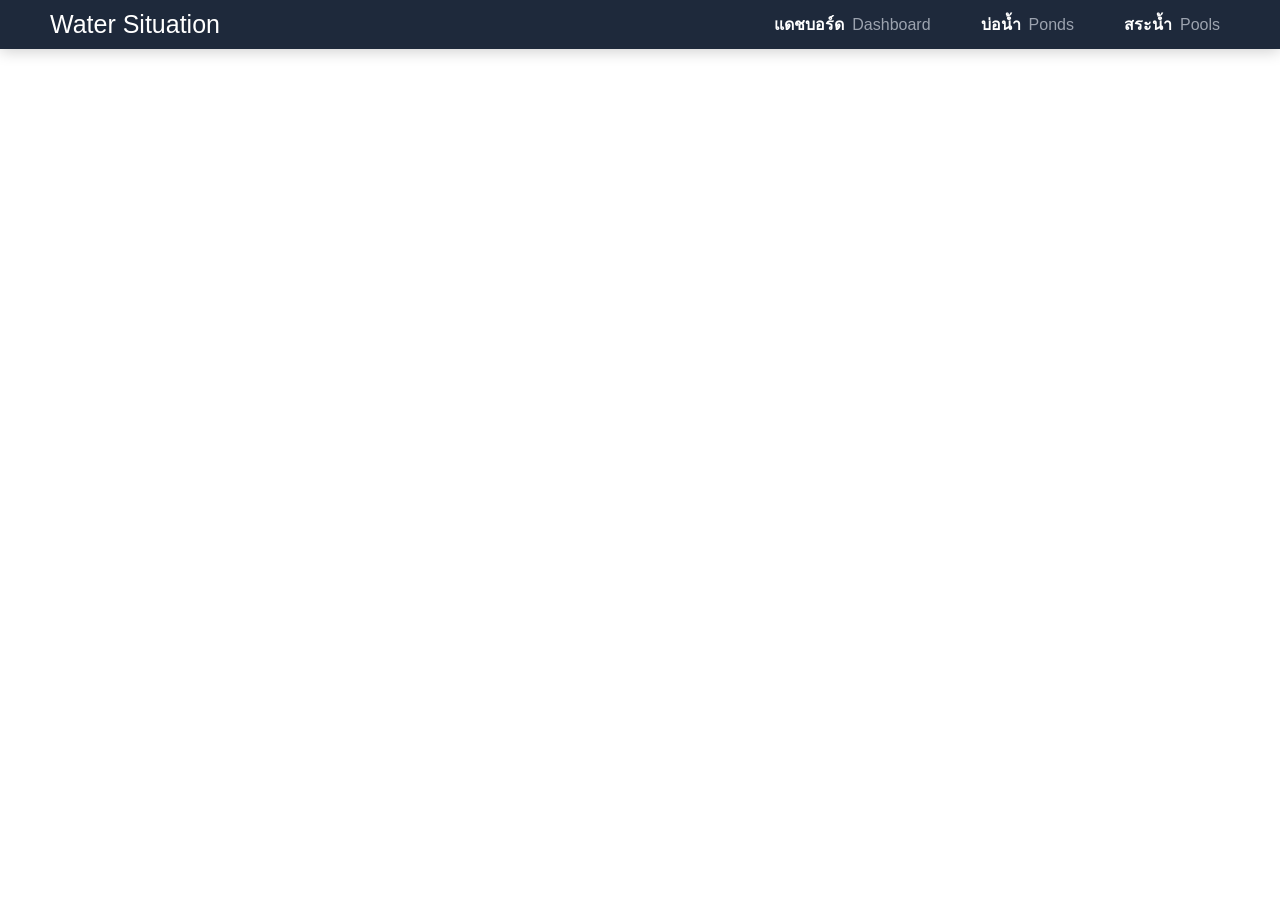
==== index.html @ 2e06fae8 "first commit" ====
<!DOCTYPE html>
<html lang="en">
<head>
    <meta charset="UTF-8">
    <meta name="viewport" content="width=device-width, initial-scale=1.0">
    <title>Water Situation</title>
    <link rel="stylesheet" href="style.css">
</head>
<body>
    <header class="Nav">
        <div class="Div-nav">
            
            <div class="Name-Logo">
                <p href>Water Situation</p>
            </div>

            <div class="Nav-content">

                <a href="index.html" class="nav-btn">
                    <span class="text-th">แดชบอร์ด</span>
                    <span class="text-en"> Dashboard</span>
                </a>

                <a href="Ponds.html" class="nav-btn">
                    <span class="text-th" >บ่อน้ำ</span>
                    <span class="text-en"> Ponds</span>
                </a>

                <a href="Pools.html" class="nav-btn">
                    <span class="text-th" >สระน้ำ</span>
                    <span class="text-en"> Pools</span>
                </a>
            </div>

        </div>
    </header>


</main>
</body>
</html>
---- style.css ----
body {
font-family: -apple-system, BlinkMacSystemFont, 'Segoe UI', 'Inter', 'Helvetica Neue', Arial, sans-serif;
  background: var(--slate-50); color: var(--slate-800);
  -webkit-font-smoothing: antialiased;
}

.Nav {
  box-shadow: 0 2px 16px rgba(0,0,0,0.2);
    position: fixed; top: 0; left: 0; right: 0; z-index: 50;
    background-color: #1e293b;
    box-shadow: 0 2px 16px rgba(0,0,0,0.2);

}

.Div-nav {
    max-width: 1200px;
    margin: 0 auto;
    padding-left: 20px;
    padding-right: 20px;
    display: flex;
    align-items: center;    
    justify-content: space-between;
    height: 100%;
}

.Nav-content {
    gap: 18px;
    display: flex;
    max-width: 1200px;
    height: 100%;


}

 .nav-btn {
    display: flex;
    align-items: center;
    text-decoration: none;
    padding: 4px 12px;
    color: white;
    border-radius: 8px;
    transition: background-color 0.3s;
}

.nav-btn:hover {
    background-color: #374151;
}

.nav-btn .text-th {
    color: #ffffff;
    font-weight: 600;
}

.nav-btn .text-en {
    color: #9ca3af;
    font-weight: 0.85em;
    margin: 8px;
}



.Name-Logo p {
    margin: 10px;
    font-size: 25px;
    color: white;
}

.body {
    background-color: #1e293b;
}





/* กำหนดกรอบหลักของเนื้อหา */
.main-container {
    margin-top: 80px; /* เว้นระยะไม่ให้ Header ที่เป็น fixed ทับเนื้อหา (ปรับตัวเลขตามความสูง Header จริง) */
    max-width: 1200px; /* จำกัดความกว้างไม่ให้ยืดเต็มจอเกินไป */
    margin-left: auto;
    margin-right: auto;
    padding: 20px;
}

/* ส่วนที่ 1: หัวข้อเพจ (จัดซ้าย-ขวา) */
.page-header {
    display: flex;
    justify-content: space-between;
    align-items: flex-start;
    margin-bottom: 24px;
}

/* ส่วนที่ 2: การ์ดสรุปตัวเลข (ใช้ Grid แบ่ง 4 คอลัมน์) */
.summary-cards {
    display: grid;
    grid-template-columns: repeat(4, 1fr); /* แบ่งเป็น 4 คอลัมน์เท่าๆ กัน */
    gap: 20px; /* ระยะห่างระหว่างการ์ด */
    margin-bottom: 32px;
}

/* ดีไซน์พื้นฐานของกล่องการ์ด */
.card, .water-card, .alert-list-card {
    background-color: white;
    border-radius: 12px;
    padding: 24px;
    box-shadow: 0 4px 6px rgba(0, 0, 0, 0.05); /* เงาบางๆ ให้ดูมีมิติ */
    border: 1px solid #f0f0f0; /* เส้นขอบจางๆ */
}

/* ส่วนที่ 3: โครงสร้างเนื้อหาซ้ายขวา */
.content-grid {
    display: grid;
    grid-template-columns: 2fr 1fr; /* ให้คอลัมน์ซ้ายกว้างเป็น 2 เท่าของคอลัมน์ขวา */
    gap: 24px;
}

/* ระยะห่างของกล่องน้ำในคอลัมน์ซ้าย */
.water-card {
    margin-bottom: 20px;
}
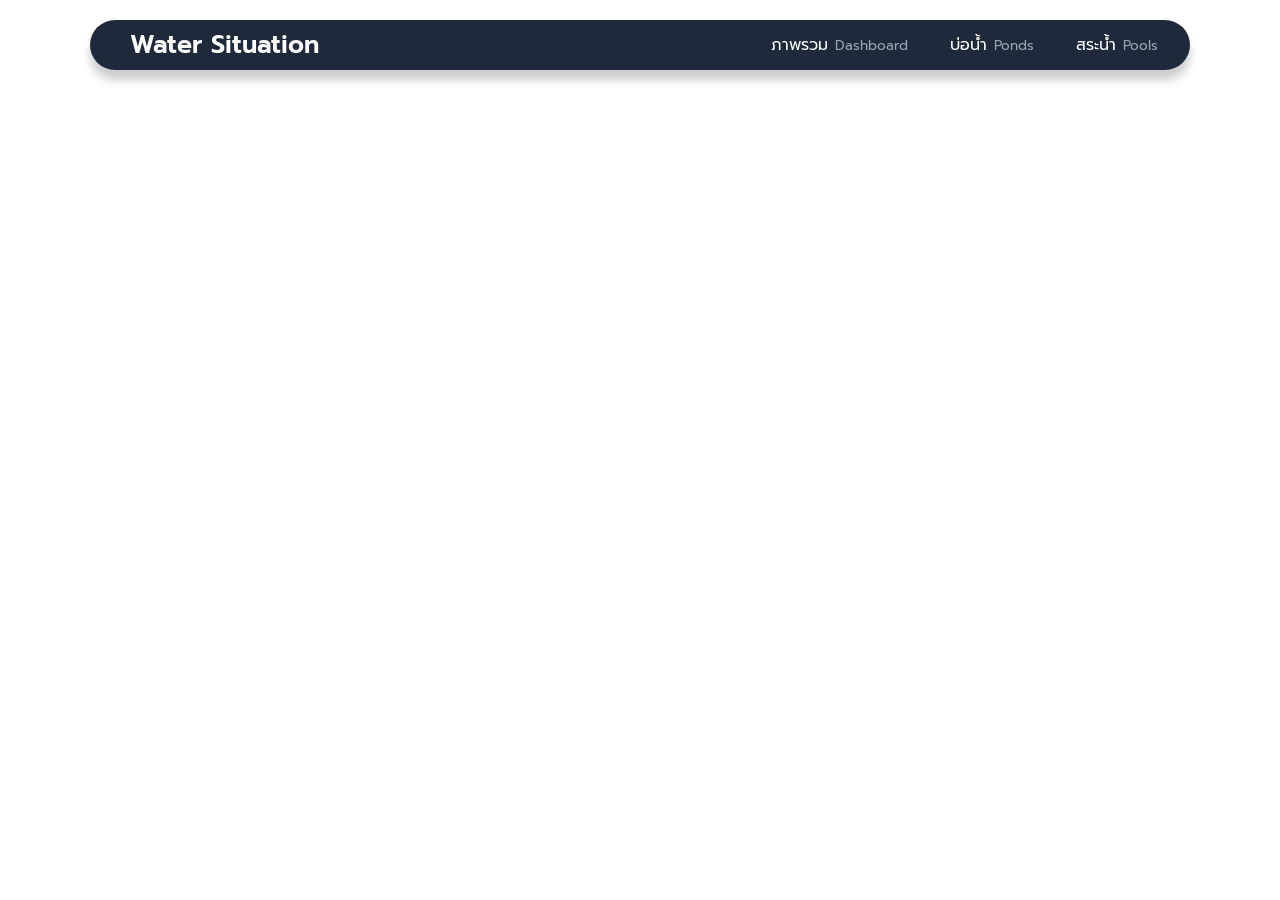
==== commit 87305679: "pools almost done ja by pun" ====
--- a/index.html
+++ b/index.html
@@ -17,7 +17,7 @@
             <div class="Nav-content">
 
                 <a href="index.html" class="nav-btn">
-                    <span class="text-th">แดชบอร์ด</span>
+                    <span class="text-th">ภาพรวม</span>
                     <span class="text-en"> Dashboard</span>
                 </a>
 
--- a/style.css
+++ b/style.css
@@ -1,120 +1,286 @@
+@import url("https://fonts.googleapis.com/css2?family=Prompt:wght@400;500;600;700&display=swap");
+
 body {
-font-family: -apple-system, BlinkMacSystemFont, 'Segoe UI', 'Inter', 'Helvetica Neue', Arial, sans-serif;
-  background: var(--slate-50); color: var(--slate-800);
+  font-family:
+    "Prompt",
+    -apple-system,
+    BlinkMacSystemFont,
+    "Segoe UI",
+    "Inter",
+    "Helvetica Neue",
+    Arial,
+    sans-serif;
+  background: var(--slate-50);
+  color: var(--slate-800);
   -webkit-font-smoothing: antialiased;
-}
-
+  margin: 20px;
+}
+
+/* nav bar*/
 .Nav {
-  box-shadow: 0 2px 16px rgba(0,0,0,0.2);
-    position: fixed; top: 0; left: 0; right: 0; z-index: 50;
-    background-color: #1e293b;
-    box-shadow: 0 2px 16px rgba(0,0,0,0.2);
-
-}
-
+  box-shadow: 0 10px 10px rgba(0, 0, 0, 0.2);
+  position: sticky;
+  background-color: #1e293b;
+  border-radius: 40px;
+  max-height: max-content;
+  max-width: 1100px;
+  margin: auto;
+}
+
+/* กลุ่มข้างใน nav bar*/
 .Div-nav {
-    max-width: 1200px;
-    margin: 0 auto;
-    padding-left: 20px;
-    padding-right: 20px;
-    display: flex;
-    align-items: center;    
-    justify-content: space-between;
-    height: 100%;
-}
-
+  padding-left: 20px;
+  padding-right: 20px;
+  display: flex;
+  align-items: center;
+  justify-content: space-between;
+  height: 50px;
+}
+
+/* โลโก้ซ้ายบน */
+.Name-Logo p {
+  margin: 20px;
+  font-size: 25px;
+  color: white;
+  font-weight: 600;
+}
+
+/* content ที่อยู่ใน navbar */
 .Nav-content {
-    gap: 18px;
-    display: flex;
-    max-width: 1200px;
-    height: 100%;
-
-
-}
-
- .nav-btn {
-    display: flex;
-    align-items: center;
-    text-decoration: none;
-    padding: 4px 12px;
-    color: white;
-    border-radius: 8px;
-    transition: background-color 0.3s;
-}
-
+  gap: 18px;
+  display: flex;
+  max-width: 1200px;
+  height: 100%;
+}
+
+/* ตัวอักษร content ที่อยู่ใน navbar */
+.nav-btn {
+  display: flex;
+  align-items: center;
+  text-decoration: none;
+  padding: 4px 12px;
+  color: white;
+  border-radius: 8px;
+  transition: background-color 0.3s;
+  gap: 7px;
+}
+
+/* เวลา hover บน content ที่อยู่ใน navbar */
 .nav-btn:hover {
-    background-color: #374151;
-}
-
+  background-color: #374151;
+  border-radius: 200px;
+  height: 20px;
+  width: max-content;
+  margin: auto;
+}
+
+/* ตัวอักษรภาษาไทยของ content ที่อยู่ใน navbar */
 .nav-btn .text-th {
-    color: #ffffff;
-    font-weight: 600;
-}
-
+  color: #ffffff;
+  font-weight: 400;
+  font-family: "Prompt", sans-serif;
+}
+
+/* ตัวอักษรภาษาอังกฤษของ content ที่อยู่ใน navbar */
 .nav-btn .text-en {
-    color: #9ca3af;
-    font-weight: 0.85em;
-    margin: 8px;
-}
-
-
-
-.Name-Logo p {
-    margin: 10px;
-    font-size: 25px;
-    color: white;
+  color: #9ca3af;
+  font-weight: 0.85em;
+  font-size: 0.85em;
+  font-family: "Prompt", sans-serif;
 }
 
 .body {
-    background-color: #1e293b;
-}
-
-
-
-
+  background-color: #1e293b;
+}
 
 /* กำหนดกรอบหลักของเนื้อหา */
-.main-container {
-    margin-top: 80px; /* เว้นระยะไม่ให้ Header ที่เป็น fixed ทับเนื้อหา (ปรับตัวเลขตามความสูง Header จริง) */
-    max-width: 1200px; /* จำกัดความกว้างไม่ให้ยืดเต็มจอเกินไป */
-    margin-left: auto;
-    margin-right: auto;
-    padding: 20px;
-}
-
-/* ส่วนที่ 1: หัวข้อเพจ (จัดซ้าย-ขวา) */
-.page-header {
-    display: flex;
-    justify-content: space-between;
-    align-items: flex-start;
-    margin-bottom: 24px;
-}
-
-/* ส่วนที่ 2: การ์ดสรุปตัวเลข (ใช้ Grid แบ่ง 4 คอลัมน์) */
-.summary-cards {
-    display: grid;
-    grid-template-columns: repeat(4, 1fr); /* แบ่งเป็น 4 คอลัมน์เท่าๆ กัน */
-    gap: 20px; /* ระยะห่างระหว่างการ์ด */
-    margin-bottom: 32px;
+.main-content {
+  margin-left: 40px;
+  margin-right: 40px;
+  margin-top: 40px;
+  margin-bottom: 40px;
+  padding: auto;
+}
+
+/* หัวข้อใหญ่ */
+.page-header,
+.content-body {
+  justify-content: space-between;
+  align-items: flex-start;
+}
+
+.page-header h1 {
+  font-size: 42px;
+  font-weight: 600;
+  margin: 0;
+}
+
+/* หัวข้อรอง*/
+.header-description,
+.header-description p {
+  font-size: 16px;
+  color: #6b7280;
+  margin: 0;
+  padding-bottom: 20px;
 }
 
 /* ดีไซน์พื้นฐานของกล่องการ์ด */
-.card, .water-card, .alert-list-card {
-    background-color: white;
-    border-radius: 12px;
-    padding: 24px;
-    box-shadow: 0 4px 6px rgba(0, 0, 0, 0.05); /* เงาบางๆ ให้ดูมีมิติ */
-    border: 1px solid #f0f0f0; /* เส้นขอบจางๆ */
-}
-
-/* ส่วนที่ 3: โครงสร้างเนื้อหาซ้ายขวา */
+.card {
+  background-color: white;
+  border-radius: 12px;
+  padding: 24px;
+  box-shadow: 0 4px 6px rgba(0, 0, 0, 0.05);
+  border: 1px solid #f0f0f0;
+  max-width: max-content;
+  max-height: max-content;
+}
+
+/* โครงสร้าง card */
 .content-grid {
-    display: grid;
-    grid-template-columns: 2fr 1fr; /* ให้คอลัมน์ซ้ายกว้างเป็น 2 เท่าของคอลัมน์ขวา */
-    gap: 24px;
-}
-
-/* ระยะห่างของกล่องน้ำในคอลัมน์ซ้าย */
-.water-card {
-    margin-bottom: 20px;
-}+  display: grid;
+  grid-template-columns: repeat(4, 1fr);
+  gap: 24px;
+}
+
+/* Custom Page Pools */
+.card-pools {
+  background-color: rgb(253, 253, 253);
+  border-radius: 12px;
+  padding: 20px 20px 20px 25px;
+  box-shadow: 0 7px 7px rgba(0, 0, 0, 0.2);
+  border: 1px solid #f0f0f0;
+  width: 320px;
+  height: 100px;
+}
+
+.card-pools h4 {
+  color: #858a91;
+  font-size: 12px;
+  font-weight: 200;
+  margin: 0;
+}
+
+.card-pools h3 {
+  margin: 0px;
+  font-size: 40px;
+  font-weight: 600;
+}
+
+.card-pools p {
+  margin: 0 0 0 10px;
+  display: inline-block;
+  font-size: 12px;
+  color: #858a91;
+}
+
+.content-body {
+  margin: 60px 0;
+}
+
+.content-body h2 {
+  font-size: 23px;
+  font-weight: 500;
+  margin: 0;
+}
+
+.content-body p {
+  font-size: 14px;
+  color: #989eaa;
+  margin: 0;
+  padding-top: 5px;
+  padding-bottom: 30px;
+}
+
+.content-grid-pools {
+  display: grid;
+  grid-template-columns: repeat(3, 1fr);
+  gap: 24px;
+}
+
+.card-body-pools {
+  background-color: rgb(253, 253, 253);
+  border-radius: 12px;
+  padding: 15px 15px 15px 25px;
+  box-shadow: 0 7px 7px rgba(0, 0, 0, 0.2);
+  border: 1px solid #f0f0f0;
+}
+
+.card-body-pools h4 {
+  color: #000000;
+  font-size: 17px;
+  font-weight: 500;
+  margin: 0;
+}
+
+.card-body-pools:hover {
+  border-top: 3px solid #1e293b;
+  box-shadow: 0 10px 10px rgba(0, 0, 0, 0.2);
+}
+
+.card-text-description {
+  color: #858a91;
+  font-size: 12px;
+  font-weight: 200;
+  margin: 0;
+}
+
+.card-body-unit {
+  display: grid;
+  grid-template-columns: repeat(2, 1fr);
+  display: inline-block;
+}
+
+.card-body-unit h3,
+.card-body-unit p {
+  display: inline-block;
+}
+
+.card-body-unit p {
+  padding: 0px;
+}
+
+.card-body-unit h3 {
+  font-size: 12px;
+  font-weight: 200;
+  margin: 0;
+}
+
+.card-body-unit h3 {
+  font-size: 30px;
+  font-weight: 600;
+  margin: 0;
+}
+
+progress {
+  width: 100%;
+  height: 12px;
+  border-radius: 999px;
+}
+
+progress::-webkit-progress-bar {
+  background: #e5e7eb;
+  border-radius: 999px;
+}
+
+progress::-webkit-progress-value {
+  background: linear-gradient(90deg, #c0c1cf, #1e293b);
+  border-radius: 999px;
+}
+
+.card-body-footer {
+  display: grid;
+  grid-template-columns: repeat(2, 1fr);
+  align-items: center;
+  justify-content: space-between;
+}
+
+.card-body-footer p {
+  padding: 0px;
+  font-weight: 500;
+}
+
+.footer-unit {
+  text-align: right;
+}
+
+/* Custom Page Pools */
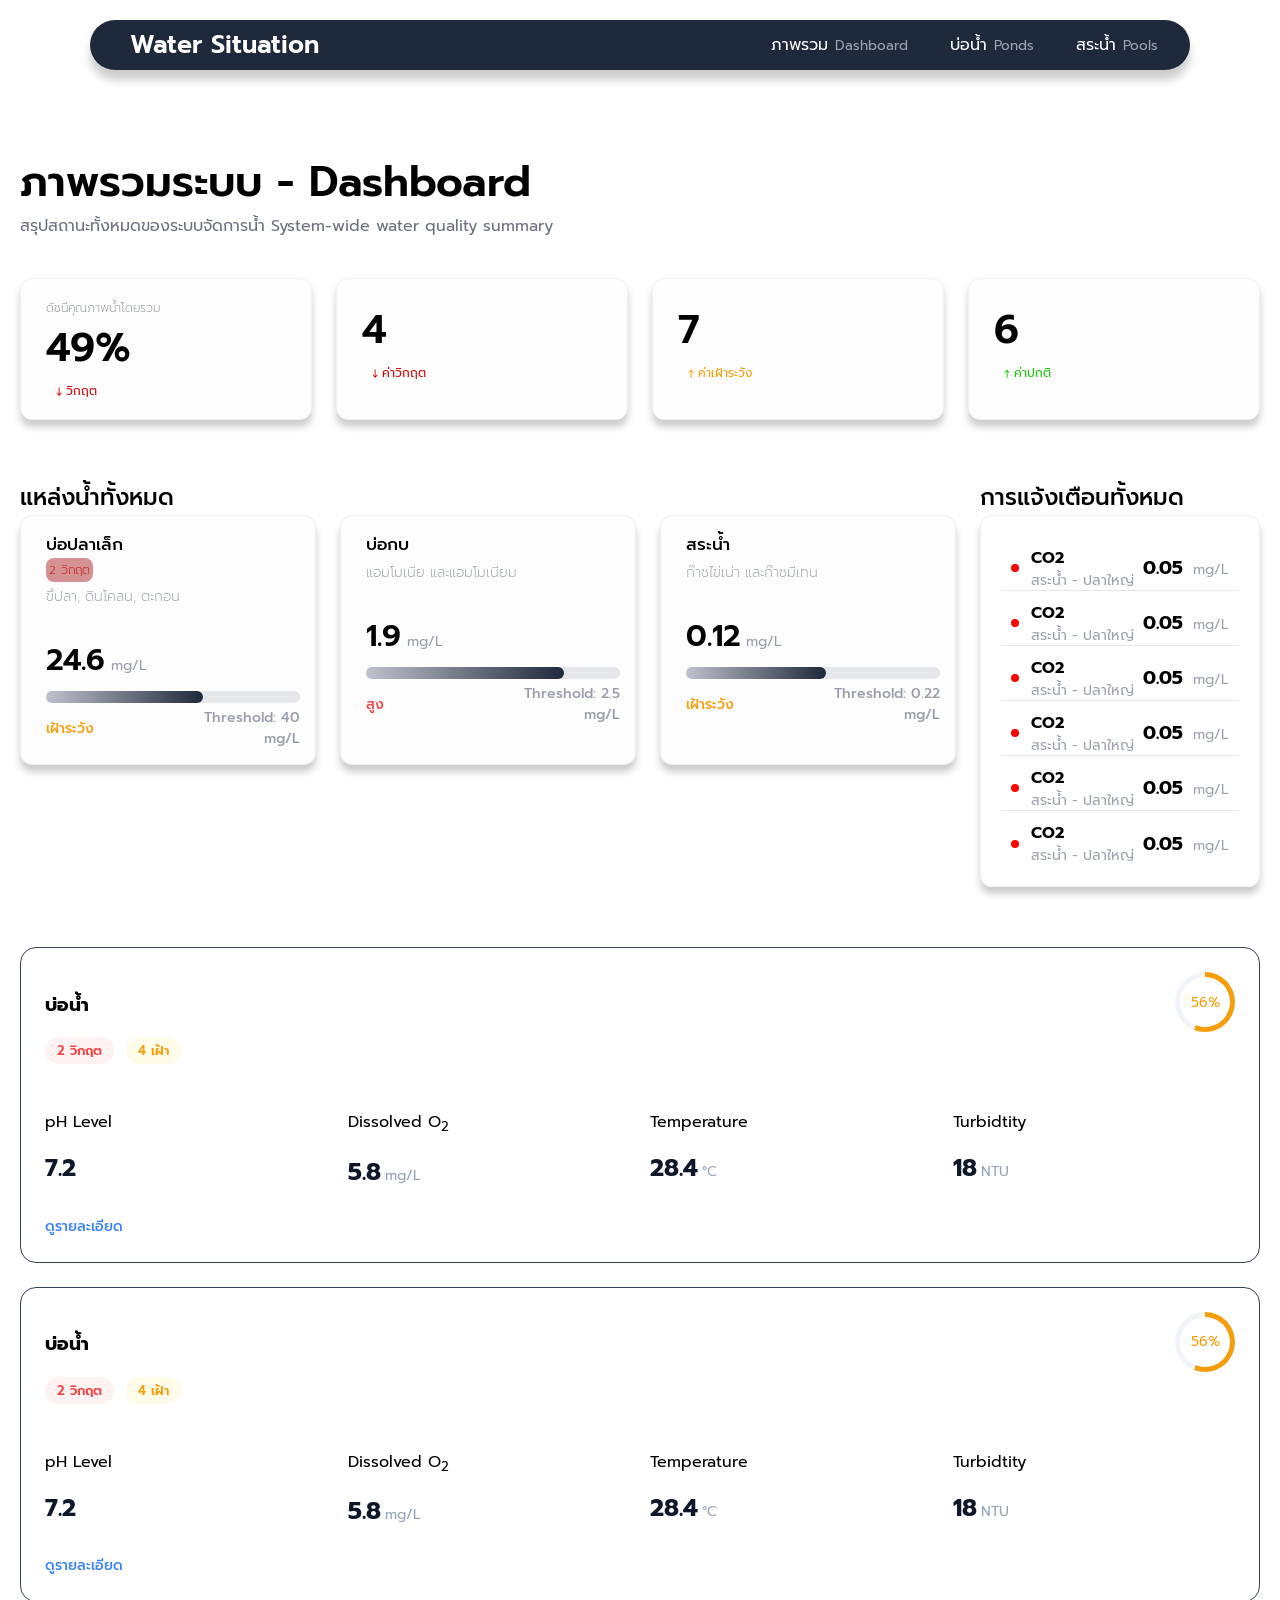
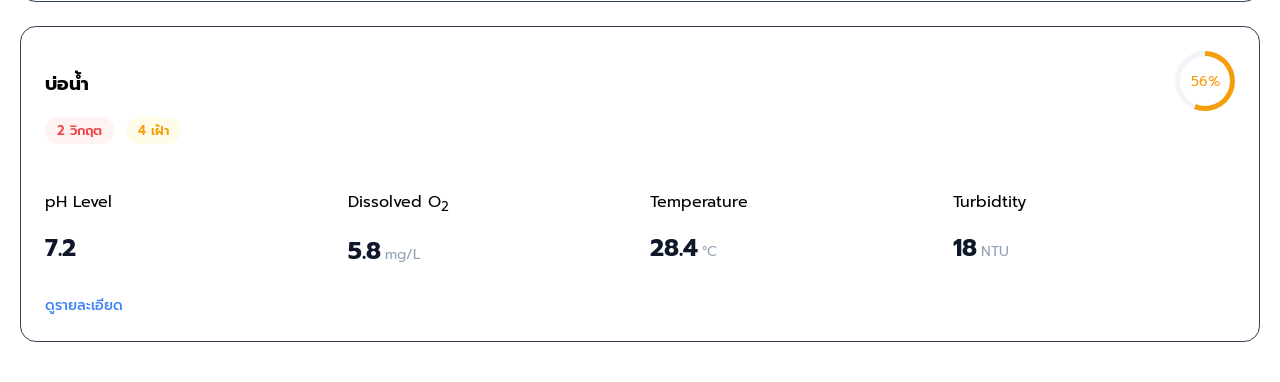
==== commit 97a33651: "is a little done" ====
--- a/index.html
+++ b/index.html
@@ -1,41 +1,385 @@
 <!DOCTYPE html>
 <html lang="en">
 <head>
-    <meta charset="UTF-8">
-    <meta name="viewport" content="width=device-width, initial-scale=1.0">
-    <title>Water Situation</title>
-    <link rel="stylesheet" href="style.css">
+  <meta charset="UTF-8">
+  <meta name="viewport" content="width=device-width, initial-scale=1.0">
+  <title>Water Situation</title>
+  <link rel="stylesheet" href="style.css">
 </head>
+
 <body>
-    <header class="Nav">
-        <div class="Div-nav">
-            
-            <div class="Name-Logo">
-                <p href>Water Situation</p>
+  <!-- ================= HEADER ================= -->
+  <header class="Nav">
+    <div class="Div-nav">
+      <div class="Name-Logo">
+        <p>Water Situation</p>
+      </div>
+
+      <div class="Nav-content">
+        <a href="index.html" class="nav-btn">
+          <span class="text-th">ภาพรวม</span>
+          <span class="text-en"> Dashboard</span>
+        </a>
+        <a href="Ponds.html" class="nav-btn">
+          <span class="text-th">บ่อน้ำ</span>
+          <span class="text-en"> Ponds</span>
+        </a>
+        <a href="Pools.html" class="nav-btn">
+          <span class="text-th">สระน้ำ</span>
+          <span class="text-en"> Pools</span>
+        </a>
+      </div>
+    </div>
+  </header>
+
+  <!-- ================= MAIN CONTENT ================= -->
+  <main>
+    <div class="main-content">
+      
+      <!-- Page Header -->
+      <div class="page-header">
+        <h1>ภาพรวมระบบ - Dashboard</h1>
+      </div>
+      <div class="header-description">
+        <p>สรุปสถานะทั้งหมดของระบบจัดการน้ำ System-wide water quality summary</p>
+      </div>
+
+      <!-- Top Overview Cards -->
+      <div class="content-grid">
+        <div class="card-pools">
+          <h4>ดัชนีคุณภาพน้ำโดยรวม</h4>
+          <h3>49%</h3>
+          <p style="color: #d10707">↓ วิกฤต</p>
+        </div>
+        <div class="card-pools">
+          <h4></h4>
+          <h3>4</h3>
+          <p style="color: #d10707">↓ ค่าวิกฤต</p>
+        </div>
+        <div class="card-pools">
+          <h4></h4>
+          <h3>7</h3>
+          <p style="color: #f59e0b">↑ ค่าเฝ้าระวัง</p>
+        </div>
+        <div class="card-pools">
+          <h4></h4>
+          <h3>6</h3>
+          <p style="color: #1ac703">↑ ค่าปกติ</p>
+        </div>
+      </div>
+
+      <!-- Main Body Content -->
+      <div class="content-body">
+        <div class="content-text-info">
+          
+          <!-- Left Section: Pools List -->
+          <div class="content-text-info-header">
+            <div class="content-body-header">
+              <h2>แหล่งน้ำทั้งหมด</h2>
             </div>
 
-            <div class="Nav-content">
-
-                <a href="index.html" class="nav-btn">
-                    <span class="text-th">ภาพรวม</span>
-                    <span class="text-en"> Dashboard</span>
-                </a>
-
-                <a href="Ponds.html" class="nav-btn">
-                    <span class="text-th" >บ่อน้ำ</span>
-                    <span class="text-en"> Ponds</span>
-                </a>
-
-                <a href="Pools.html" class="nav-btn">
-                    <span class="text-th" >สระน้ำ</span>
-                    <span class="text-en"> Pools</span>
-                </a>
+            <div class="content-grid-pools">
+              <!-- Pool Card 1 -->
+              <div class="card-body-pools">
+                <h4>บ่อปลาเล็ก</h4>
+                <span class="Alert-margin">2 วิกฤต</span>
+                <p class="card-text-description">ขี้ปลา, ดินโคลน, ตะกอน</p>
+                <div class="card-body-unit">
+                  <h3>24.6</h3>
+                  <p>mg/L</p>
+                </div>
+                <progress value="62" max="100"></progress>
+                <div class="card-body-footer">
+                  <p style="color: #f59e0b">เฝ้าระวัง</p>
+                  <p class="footer-unit">Threshold: 40 mg/L</p>
+                </div>
+              </div>
+
+              <!-- Pool Card 2 -->
+              <div class="card-body-pools">
+                <h4>บ่อกบ</h4>
+                <p class="card-text-description">แอมโมเนีย และแอมโมเนียม</p>
+                <div class="card-body-unit">
+                  <h3>1.9</h3>
+                  <p>mg/L</p>
+                </div>
+                <progress value="78" max="100"></progress>
+                <div class="card-body-footer">
+                  <p style="color: #ef4444">สูง</p>
+                  <p class="footer-unit">Threshold: 2.5 mg/L</p>
+                </div>
+              </div>
+
+              <!-- Pool Card 3 -->
+              <div class="card-body-pools">
+                <h4>สระน้ำ</h4>
+                <p class="card-text-description">ก๊าซไข่เน่า และก๊าซมีเทน</p>
+                <div class="card-body-unit">
+                  <h3>0.12</h3>
+                  <p>mg/L</p>
+                </div>
+                <progress value="55" max="100"></progress>
+                <div class="card-body-footer">
+                  <p style="color: #f59e0b">เฝ้าระวัง</p>
+                  <p class="footer-unit">Threshold: 0.22 mg/L</p>
+                </div>
+              </div>
             </div>
-
-        </div>
-    </header>
-
-
-</main>
+          </div>
+
+          <!-- Right Section: Notifications -->
+          <div class="card-notification">
+            <div class="content-body-header">
+              <h2>การแจ้งเตือนทั้งหมด</h2>
+            </div>
+
+            <div class="wrap-card-noti">
+              <!-- Notification Item 1 -->
+              <div class="cardnoti-content">
+                <div class="card-noti-content">
+                  <div class="info-left">
+                    <span class="status-dot red"></span>
+                    <div class="text-group">
+                      <h4>CO2</h4>
+                      <p>สระน้ำ - ปลาใหญ่</p>
+                    </div>
+                  </div>
+                </div>
+                <div class="info-right">
+                  <h3>0.05 <span class="unit">mg/L</span></h3>
+                </div>
+              </div>
+
+              <!-- Notification Item 2 -->
+              <div class="cardnoti-content">
+                <div class="card-noti-content">
+                  <div class="info-left">
+                    <span class="status-dot red"></span>
+                    <div class="text-group">
+                      <h4>CO2</h4>
+                      <p>สระน้ำ - ปลาใหญ่</p>
+                    </div>
+                  </div>
+                </div>
+                <div class="info-right">
+                  <h3>0.05 <span class="unit">mg/L</span></h3>
+                </div>
+              </div>
+
+              <!-- Notification Item 3 -->
+              <div class="cardnoti-content">
+                <div class="card-noti-content">
+                  <div class="info-left">
+                    <span class="status-dot red"></span>
+                    <div class="text-group">
+                      <h4>CO2</h4>
+                      <p>สระน้ำ - ปลาใหญ่</p>
+                    </div>
+                  </div>
+                </div>
+                <div class="info-right">
+                  <h3>0.05 <span class="unit">mg/L</span></h3>
+                </div>
+              </div>
+
+              <!-- Notification Item 4 -->
+              <div class="cardnoti-content">
+                <div class="card-noti-content">
+                  <div class="info-left">
+                    <span class="status-dot red"></span>
+                    <div class="text-group">
+                      <h4>CO2</h4>
+                      <p>สระน้ำ - ปลาใหญ่</p>
+                    </div>
+                  </div>
+                </div>
+                <div class="info-right">
+                  <h3>0.05 <span class="unit">mg/L</span></h3>
+                </div>
+              </div>
+
+              <!-- Notification Item 5 -->
+              <div class="cardnoti-content">
+                <div class="card-noti-content">
+                  <div class="info-left">
+                    <span class="status-dot red"></span>
+                    <div class="text-group">
+                      <h4>CO2</h4>
+                      <p>สระน้ำ - ปลาใหญ่</p>
+                    </div>
+                  </div>
+                </div>
+                <div class="info-right">
+                  <h3>0.05 <span class="unit">mg/L</span></h3>
+                </div>
+              </div>
+
+              <!-- Notification Item 6 -->
+              <div class="cardnoti-content">
+                <div class="card-noti-content">
+                  <div class="info-left">
+                    <span class="status-dot red"></span>
+                    <div class="text-group">
+                      <h4>CO2</h4>
+                      <p>สระน้ำ - ปลาใหญ่</p>
+                    </div>
+                  </div>
+                </div>
+                <div class="info-right">
+                  <h3>0.05 <span class="unit">mg/L</span></h3>
+                </div>
+              </div>
+
+            </div> <!-- End wrap-card-noti -->
+          </div> <!-- End card-notification -->
+
+        </div> <!-- End content-text-info -->
+      </div> <!-- End content-body -->
+
+
+
+    <div class="water-pool-card">
+
+      <div class="pool-card-header">
+        <div class="title-and-badges">
+          <h3>บ่อน้ำ</h3>
+        <div class="badge-group">
+          <span class="badge critical-badge">2 วิกฤต</span>
+          <span class="badge warning-badge">4 เฝ้า </span>
+        </div>
+      </div>
+
+        <div class="circular-progress" style="--progress: 56;">
+          <span class="progress-value">56%</span>
+        </div>
+
+        </div>
+      
+
+      <div class="pool-metrics-grid">
+
+        <div class="metric-item">
+          <p class="metric-label">pH Level</p>
+          <div class="metric-value">7.2</div>
+        </div>
+
+        <div class="metric-item">
+          <p class="metric-label">Dissolved O<sub>2</sub></p>
+          <div class="metric-value">5.8 <span class="metric-unit">mg/L</span></div>
+        </div>
+
+         <div class="metric-item">
+          <p class="metric-label">Temperature</p>
+          <div class="metric-value">28.4 <span class="metric-unit">°C</span></div>
+        </div>
+
+        <div class="metric-item">
+          <p class="metric-label">Turbidtity</p>
+          <div class="metric-value">18<span class="metric-unit">NTU</span></div>
+        </div>
+      </div>
+
+      <div class="pool-card-footer">
+        <a href="#" class="view-details-link">ดูรายละเอียด</a>
+      </div>
+    </div>
+
+    <div class="water-pool-card">
+
+      <div class="pool-card-header">
+        <div class="title-and-badges">
+          <h3>บ่อน้ำ</h3>
+        <div class="badge-group">
+          <span class="badge critical-badge">2 วิกฤต</span>
+          <span class="badge warning-badge">4 เฝ้า </span>
+        </div>
+      </div>
+
+        <div class="circular-progress" style="--progress: 56;">
+          <span class="progress-value">56%</span>
+        </div>
+
+        </div>
+      
+
+      <div class="pool-metrics-grid">
+
+        <div class="metric-item">
+          <p class="metric-label">pH Level</p>
+          <div class="metric-value">7.2</div>
+        </div>
+
+        <div class="metric-item">
+          <p class="metric-label">Dissolved O<sub>2</sub></p>
+          <div class="metric-value">5.8 <span class="metric-unit">mg/L</span></div>
+        </div>
+
+         <div class="metric-item">
+          <p class="metric-label">Temperature</p>
+          <div class="metric-value">28.4 <span class="metric-unit">°C</span></div>
+        </div>
+
+        <div class="metric-item">
+          <p class="metric-label">Turbidtity</p>
+          <div class="metric-value">18<span class="metric-unit">NTU</span></div>
+        </div>
+      </div>
+
+      <div class="pool-card-footer">
+        <a href="#" class="view-details-link">ดูรายละเอียด</a>
+      </div>
+    </div>
+
+    <div class="water-pool-card">
+
+      <div class="pool-card-header">
+        <div class="title-and-badges">
+          <h3>บ่อน้ำ</h3>
+        <div class="badge-group">
+          <span class="badge critical-badge">2 วิกฤต</span>
+          <span class="badge warning-badge">4 เฝ้า </span>
+        </div>
+      </div>
+
+        <div class="circular-progress" style="--progress: 56;">
+          <span class="progress-value">56%</span>
+        </div>
+
+        </div>
+      
+
+      <div class="pool-metrics-grid">
+
+        <div class="metric-item">
+          <p class="metric-label">pH Level</p>
+          <div class="metric-value">7.2</div>
+        </div>
+
+        <div class="metric-item">
+          <p class="metric-label">Dissolved O<sub>2</sub></p>
+          <div class="metric-value">5.8 <span class="metric-unit">mg/L</span></div>
+        </div>
+
+         <div class="metric-item">
+          <p class="metric-label">Temperature</p>
+          <div class="metric-value">28.4 <span class="metric-unit">°C</span></div>
+        </div>
+
+        <div class="metric-item">
+          <p class="metric-label">Turbidtity</p>
+          <div class="metric-value">18<span class="metric-unit">NTU</span></div>
+        </div>
+      </div>
+
+      <div class="pool-card-footer">
+        <a href="#" class="view-details-link">ดูรายละเอียด</a>
+      </div>
+    </div>
+
+
+
+
+    </div> <!-- End main-content -->
+  </main>
 </body>
 </html>
--- a/style.css
+++ b/style.css
@@ -95,10 +95,11 @@
 
 /* กำหนดกรอบหลักของเนื้อหา */
 .main-content {
-  margin-left: 40px;
-  margin-right: 40px;
-  margin-top: 40px;
+  margin-left: auto;
+  margin-right: auto;
+  margin-top: 80px;
   margin-bottom: 40px;
+  max-width: 1280px;
   padding: auto;
 }
 
@@ -107,6 +108,13 @@
 .content-body {
   justify-content: space-between;
   align-items: flex-start;
+}
+
+.content-info-body {
+  display: flex;
+  justify-content: space-between;
+  align-items: flex-start;
+  gap: 12px;
 }
 
 .page-header h1 {
@@ -137,9 +145,11 @@
 
 /* โครงสร้าง card */
 .content-grid {
-  display: grid;
+  display: flex;
   grid-template-columns: repeat(4, 1fr);
+  justify-content: space-between;
   gap: 24px;
+
 }
 
 /* Custom Page Pools */
@@ -240,12 +250,6 @@
 }
 
 .card-body-unit h3 {
-  font-size: 12px;
-  font-weight: 200;
-  margin: 0;
-}
-
-.card-body-unit h3 {
   font-size: 30px;
   font-weight: 600;
   margin: 0;
@@ -284,3 +288,235 @@
 }
 
 /* Custom Page Pools */
+
+.cardnoti-content:last-child {
+  border-bottom: none;
+}
+
+.info-left {
+  display: flex;
+  align-items: center;
+  gap: 12px;
+}
+
+.text-group h4 {
+  margin: 0;
+  color: #000000;
+}
+
+.text-group p {
+  padding: 0;
+  color: #9ca3af;
+  font-size: 14px;
+}
+
+.info-right h3 {
+  margin: 0;
+  color: #000000;
+}
+
+.info-right .unit {
+  font-size: 14px;
+  font-weight: normal;
+  color: #9ca3af;
+  margin-left: 4px;
+}
+
+.info-right {
+  display: flex;
+  align-items: center;
+}
+
+.status-dot {
+  width: 8px;
+  height: 8px;
+  border-radius: 50%;
+  display: inline-block;
+}
+
+.status-dot.red {
+  background-color: red;
+}
+
+.card-noti-content {
+  display: flex;
+  align-items: center;
+  justify-content: center;
+}
+
+.cardnoti-content {
+  box-sizing: border-box;
+  display: flex;
+  border-bottom: 1px solid #e5e7eb;
+  width: 100%;
+  justify-content: space-between;
+  height: 45px;
+  padding: 10px;
+  margin-top: 10px;
+}
+
+.content-text-info {
+  display: flex;
+  align-items: flex-start;
+  justify-content: space-between;
+  gap: 24px;
+}
+
+.content-text-info-header {
+  flex: 1 1 auto;
+  min-width: 0;
+}
+
+.card-notification {
+  width: 280px;
+  flex-shrink: 0;
+  margin-left: auto;
+
+}
+
+.wrap-card-noti {
+  border-radius: 12px;
+  display: flex;
+  flex-direction: column;
+  align-items: center;
+  width: 100%;
+  padding: 20px;
+  box-sizing: border-box;
+  box-shadow: 0px 7px 7px rgba(0, 0, 0, 0.2);
+  height: auto;
+  border: 1px solid #f0f0f0;
+}
+
+.Alert-margin {
+  color: #bd0f0f;
+  font-size: 12px;
+  font-size: bold;
+  font-weight: 200;
+  margin: 0;
+  padding: 3px;
+  border-radius: 8px;
+  background-color: #ba454594;
+}
+
+/* กรอบ */
+.water-pool-card {
+  background-color: #ffffff;
+  border: 1px solid #334155;
+  border-radius: 16px;
+  padding: 24px;
+  margin-bottom: 24px;
+  width: 100%;
+  box-sizing: border-box;
+
+}
+
+.pool-card-header {
+  display: flex;
+  justify-content: space-between;
+  align-items: flex-start;
+  margin-bottom: 30px;
+}
+
+.tile-and-badges h3 {
+  margin: 0 0 12px 0;
+  font-size: 22px;
+  font-weight: 600;
+  color: #1e293b;
+}
+
+.badge-group {
+  display: flex;
+  gap: 12px;
+}
+
+.badge {
+  padding: 4px 12px;
+  border-radius: 999px;
+  font-size: 13px;
+  font-weight: 600;
+}
+
+.critical-badge {
+  background-color: #fef2f2;
+  color: #ef4444;
+}
+
+.warning-badge {
+  background-color: #fefce8;
+  color: #f59e0b;
+}
+
+.circular-progress {
+  width: 60px;
+  height: 60px;
+  border-radius: 50%;
+  display: flex;
+  align-items: center;
+  justify-content: center;
+
+  background: conic-gradient(#f59e0b calc(var(--progress) * 1%), #f1f5f9 0);
+  position: relative;
+}
+
+.circular-progress::before {
+  content: "";
+  position: absolute;
+  inset: 5px;
+  border-radius: 50%;
+  background-color: #ffffff;
+}
+
+.progress-value {
+  position: relative;
+  z-index: 1;
+  font-size: 14px;
+  color: #f59e0b;
+}
+
+.pool-metrics-grid {
+  display: grid;
+  grid-template-columns: repeat(4, 1fr);
+  gap: 20px;
+  margin-bottom: 24px;
+}
+
+.metric-lebel {
+  margin: 0 0 4px 0;
+  font-size: 13px;
+  color: #94a3b8;
+}
+
+.metric-value {
+  margin: 0;
+  font-size: 24px;
+  font-weight: 700;
+  color: #0f172a;
+  display: flex;
+  align-items: baseline;
+}
+
+.metric-unit {
+  font-size: 14px;
+  font-weight: 400;
+  color: #94a3b8;
+  margin-left: 4px;
+}
+
+.view-details-link {
+  color: #3b82f6;
+  text-decoration: none;
+  font-weight: 500;
+  font-size: 14px;
+}
+
+.view-details-link:hover {
+  text-decoration: underline;
+}
+
+
+
+
+
+
+
+
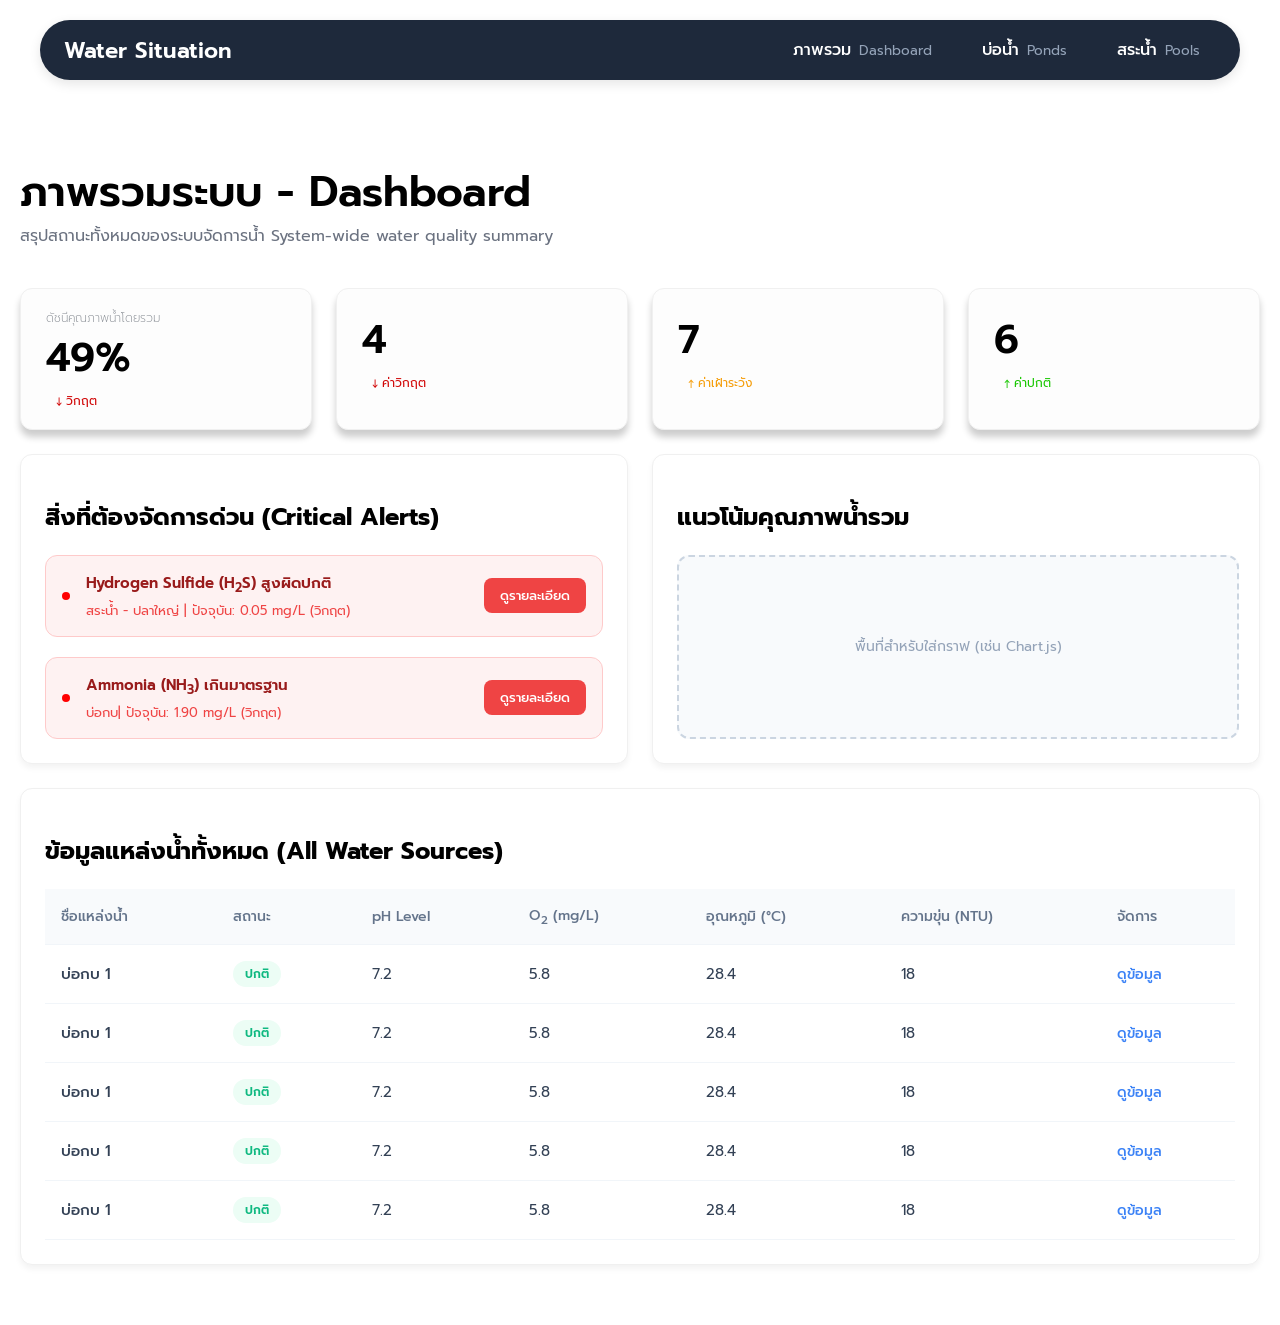
==== commit aa6979cb: "Plaese Done" ====
--- a/index.html
+++ b/index.html
@@ -8,7 +8,7 @@
 </head>
 
 <body>
-  <!-- ================= HEADER ================= -->
+  <!-- Header -->
   <header class="Nav">
     <div class="Div-nav">
       <div class="Name-Logo">
@@ -32,7 +32,7 @@
     </div>
   </header>
 
-  <!-- ================= MAIN CONTENT ================= -->
+  <!-- Main Content -->
   <main>
     <div class="main-content">
       
@@ -68,318 +68,140 @@
         </div>
       </div>
 
-      <!-- Main Body Content -->
-      <div class="content-body">
-        <div class="content-text-info">
+      <div class="middle-section">
+
+        <div class="alerts-box card">
+          <div class="section-title">
+            <h2>สิ่งที่ต้องจัดการด่วน (Critical Alerts)</h2>
+          </div>
+          <div class="alert-list">
+            <div class="alert-item"> 
+              <span class="status-dot red"></span>
+              <div class="alert-info">
+                <h4>Hydrogen Sulfide (H<sub>2</sub>S) สูงผิดปกติ</h4>
+                <p>สระน้ำ - ปลาใหญ่ | ปัจจุบัน: 0.05 mg/L (วิกฤต)</p>
+              </div>
+              <button class="action-btn">ดูรายละเอียด</button>
+            </div>
+
+            <div class="alert-item"> 
+              <span class="status-dot red"></span>
+              <div class="alert-info">
+                <h4>Ammonia (NH<sub>3</sub>) เกินมาตรฐาน</h4>
+                <p>บ่อกบ| ปัจจุบัน: 1.90 mg/L (วิกฤต)</p>
+              </div>
+              <button class="action-btn">ดูรายละเอียด</button>
+            </div>
+          </div>
+        </div>
+
+        <div class="graph-box card">
+          <div class="section-title">
+            <h2>แนวโน้มคุณภาพน้ำรวม</h2>
+          </div>
+        <div class="graph-placeholder">
+
+          <p>พื้นที่สำหรับใส่กราฟ (เช่น Chart.js)</p>
+        </div>
+        </div>
+        </div>
+
+        <div class="bottom-section card">
+          <div class="section-title">
+            <h2>ข้อมูลแหล่งน้ำทั้งหมด (All Water Sources)</h2>
+          </div>
+
+        <div class="table-wrapper">
+          <table class="data-table">
+            <thead>
+              <tr>
+                <th>ชื่อแหล่งน้ำ</th>
+                <th>สถานะ</th>
+                <th>pH Level</th>
+                <th>O<sub>2</sub> (mg/L)</th>
+                <th>อุณหภูมิ (°C)</th>
+                <th>ความขุ่น (NTU)</th>
+                <th>จัดการ</th>
+              </tr>
+            </thead>
+            <tbody>
+              <tr>
+                <td class="pool-name">บ่อกบ 1</td>
+                <td><span class="badge normal-badge">ปกติ</span></td>
+                <td>7.2</td>
+                <td>5.8</td>
+                <td>28.4</td>
+                <td>18</td>
+                <td><a href="#" class="table-link">ดูข้อมูล</a></td>
+              </tr>
+              
+              <tr>
+                <td class="pool-name">บ่อกบ 1</td>
+                <td><span class="badge normal-badge">ปกติ</span></td>
+                <td>7.2</td>
+                <td>5.8</td>
+                <td>28.4</td>
+                <td>18</td>
+                <td><a href="#" class="table-link">ดูข้อมูล</a></td>
+              </tr>
+
+              <tr>
+                <td class="pool-name">บ่อกบ 1</td>
+                <td><span class="badge normal-badge">ปกติ</span></td>
+                <td>7.2</td>
+                <td>5.8</td>
+                <td>28.4</td>
+                <td>18</td>
+                <td><a href="#" class="table-link">ดูข้อมูล</a></td>
+              </tr>
+
+              <tr>
+                <td class="pool-name">บ่อกบ 1</td>
+                <td><span class="badge normal-badge">ปกติ</span></td>
+                <td>7.2</td>
+                <td>5.8</td>
+                <td>28.4</td>
+                <td>18</td>
+                <td><a href="#" class="table-link">ดูข้อมูล</a></td>
+              </tr>
+
+              <tr>
+                <td class="pool-name">บ่อกบ 1</td>
+                <td><span class="badge normal-badge">ปกติ</span></td>
+                <td>7.2</td>
+                <td>5.8</td>
+                <td>28.4</td>
+                <td>18</td>
+                <td><a href="#" class="table-link">ดูข้อมูล</a></td>
+              </tr>
+            </tbody>
+          </table>
+
+
+        </div>
+
+        </div>
+
+
+
+
+
+
+
+
+
+      </div>
+
+
+      
           
-          <!-- Left Section: Pools List -->
-          <div class="content-text-info-header">
-            <div class="content-body-header">
-              <h2>แหล่งน้ำทั้งหมด</h2>
-            </div>
-
-            <div class="content-grid-pools">
-              <!-- Pool Card 1 -->
-              <div class="card-body-pools">
-                <h4>บ่อปลาเล็ก</h4>
-                <span class="Alert-margin">2 วิกฤต</span>
-                <p class="card-text-description">ขี้ปลา, ดินโคลน, ตะกอน</p>
-                <div class="card-body-unit">
-                  <h3>24.6</h3>
-                  <p>mg/L</p>
-                </div>
-                <progress value="62" max="100"></progress>
-                <div class="card-body-footer">
-                  <p style="color: #f59e0b">เฝ้าระวัง</p>
-                  <p class="footer-unit">Threshold: 40 mg/L</p>
-                </div>
-              </div>
-
-              <!-- Pool Card 2 -->
-              <div class="card-body-pools">
-                <h4>บ่อกบ</h4>
-                <p class="card-text-description">แอมโมเนีย และแอมโมเนียม</p>
-                <div class="card-body-unit">
-                  <h3>1.9</h3>
-                  <p>mg/L</p>
-                </div>
-                <progress value="78" max="100"></progress>
-                <div class="card-body-footer">
-                  <p style="color: #ef4444">สูง</p>
-                  <p class="footer-unit">Threshold: 2.5 mg/L</p>
-                </div>
-              </div>
-
-              <!-- Pool Card 3 -->
-              <div class="card-body-pools">
-                <h4>สระน้ำ</h4>
-                <p class="card-text-description">ก๊าซไข่เน่า และก๊าซมีเทน</p>
-                <div class="card-body-unit">
-                  <h3>0.12</h3>
-                  <p>mg/L</p>
-                </div>
-                <progress value="55" max="100"></progress>
-                <div class="card-body-footer">
-                  <p style="color: #f59e0b">เฝ้าระวัง</p>
-                  <p class="footer-unit">Threshold: 0.22 mg/L</p>
-                </div>
-              </div>
-            </div>
-          </div>
-
-          <!-- Right Section: Notifications -->
-          <div class="card-notification">
-            <div class="content-body-header">
-              <h2>การแจ้งเตือนทั้งหมด</h2>
-            </div>
-
-            <div class="wrap-card-noti">
-              <!-- Notification Item 1 -->
-              <div class="cardnoti-content">
-                <div class="card-noti-content">
-                  <div class="info-left">
-                    <span class="status-dot red"></span>
-                    <div class="text-group">
-                      <h4>CO2</h4>
-                      <p>สระน้ำ - ปลาใหญ่</p>
-                    </div>
-                  </div>
-                </div>
-                <div class="info-right">
-                  <h3>0.05 <span class="unit">mg/L</span></h3>
-                </div>
-              </div>
-
-              <!-- Notification Item 2 -->
-              <div class="cardnoti-content">
-                <div class="card-noti-content">
-                  <div class="info-left">
-                    <span class="status-dot red"></span>
-                    <div class="text-group">
-                      <h4>CO2</h4>
-                      <p>สระน้ำ - ปลาใหญ่</p>
-                    </div>
-                  </div>
-                </div>
-                <div class="info-right">
-                  <h3>0.05 <span class="unit">mg/L</span></h3>
-                </div>
-              </div>
-
-              <!-- Notification Item 3 -->
-              <div class="cardnoti-content">
-                <div class="card-noti-content">
-                  <div class="info-left">
-                    <span class="status-dot red"></span>
-                    <div class="text-group">
-                      <h4>CO2</h4>
-                      <p>สระน้ำ - ปลาใหญ่</p>
-                    </div>
-                  </div>
-                </div>
-                <div class="info-right">
-                  <h3>0.05 <span class="unit">mg/L</span></h3>
-                </div>
-              </div>
-
-              <!-- Notification Item 4 -->
-              <div class="cardnoti-content">
-                <div class="card-noti-content">
-                  <div class="info-left">
-                    <span class="status-dot red"></span>
-                    <div class="text-group">
-                      <h4>CO2</h4>
-                      <p>สระน้ำ - ปลาใหญ่</p>
-                    </div>
-                  </div>
-                </div>
-                <div class="info-right">
-                  <h3>0.05 <span class="unit">mg/L</span></h3>
-                </div>
-              </div>
-
-              <!-- Notification Item 5 -->
-              <div class="cardnoti-content">
-                <div class="card-noti-content">
-                  <div class="info-left">
-                    <span class="status-dot red"></span>
-                    <div class="text-group">
-                      <h4>CO2</h4>
-                      <p>สระน้ำ - ปลาใหญ่</p>
-                    </div>
-                  </div>
-                </div>
-                <div class="info-right">
-                  <h3>0.05 <span class="unit">mg/L</span></h3>
-                </div>
-              </div>
-
-              <!-- Notification Item 6 -->
-              <div class="cardnoti-content">
-                <div class="card-noti-content">
-                  <div class="info-left">
-                    <span class="status-dot red"></span>
-                    <div class="text-group">
-                      <h4>CO2</h4>
-                      <p>สระน้ำ - ปลาใหญ่</p>
-                    </div>
-                  </div>
-                </div>
-                <div class="info-right">
-                  <h3>0.05 <span class="unit">mg/L</span></h3>
-                </div>
-              </div>
-
-            </div> <!-- End wrap-card-noti -->
-          </div> <!-- End card-notification -->
-
-        </div> <!-- End content-text-info -->
-      </div> <!-- End content-body -->
-
-
-
-    <div class="water-pool-card">
-
-      <div class="pool-card-header">
-        <div class="title-and-badges">
-          <h3>บ่อน้ำ</h3>
-        <div class="badge-group">
-          <span class="badge critical-badge">2 วิกฤต</span>
-          <span class="badge warning-badge">4 เฝ้า </span>
-        </div>
-      </div>
-
-        <div class="circular-progress" style="--progress: 56;">
-          <span class="progress-value">56%</span>
-        </div>
-
-        </div>
-      
-
-      <div class="pool-metrics-grid">
-
-        <div class="metric-item">
-          <p class="metric-label">pH Level</p>
-          <div class="metric-value">7.2</div>
-        </div>
-
-        <div class="metric-item">
-          <p class="metric-label">Dissolved O<sub>2</sub></p>
-          <div class="metric-value">5.8 <span class="metric-unit">mg/L</span></div>
-        </div>
-
-         <div class="metric-item">
-          <p class="metric-label">Temperature</p>
-          <div class="metric-value">28.4 <span class="metric-unit">°C</span></div>
-        </div>
-
-        <div class="metric-item">
-          <p class="metric-label">Turbidtity</p>
-          <div class="metric-value">18<span class="metric-unit">NTU</span></div>
-        </div>
-      </div>
-
-      <div class="pool-card-footer">
-        <a href="#" class="view-details-link">ดูรายละเอียด</a>
-      </div>
-    </div>
-
-    <div class="water-pool-card">
-
-      <div class="pool-card-header">
-        <div class="title-and-badges">
-          <h3>บ่อน้ำ</h3>
-        <div class="badge-group">
-          <span class="badge critical-badge">2 วิกฤต</span>
-          <span class="badge warning-badge">4 เฝ้า </span>
-        </div>
-      </div>
-
-        <div class="circular-progress" style="--progress: 56;">
-          <span class="progress-value">56%</span>
-        </div>
-
-        </div>
-      
-
-      <div class="pool-metrics-grid">
-
-        <div class="metric-item">
-          <p class="metric-label">pH Level</p>
-          <div class="metric-value">7.2</div>
-        </div>
-
-        <div class="metric-item">
-          <p class="metric-label">Dissolved O<sub>2</sub></p>
-          <div class="metric-value">5.8 <span class="metric-unit">mg/L</span></div>
-        </div>
-
-         <div class="metric-item">
-          <p class="metric-label">Temperature</p>
-          <div class="metric-value">28.4 <span class="metric-unit">°C</span></div>
-        </div>
-
-        <div class="metric-item">
-          <p class="metric-label">Turbidtity</p>
-          <div class="metric-value">18<span class="metric-unit">NTU</span></div>
-        </div>
-      </div>
-
-      <div class="pool-card-footer">
-        <a href="#" class="view-details-link">ดูรายละเอียด</a>
-      </div>
-    </div>
-
-    <div class="water-pool-card">
-
-      <div class="pool-card-header">
-        <div class="title-and-badges">
-          <h3>บ่อน้ำ</h3>
-        <div class="badge-group">
-          <span class="badge critical-badge">2 วิกฤต</span>
-          <span class="badge warning-badge">4 เฝ้า </span>
-        </div>
-      </div>
-
-        <div class="circular-progress" style="--progress: 56;">
-          <span class="progress-value">56%</span>
-        </div>
-
-        </div>
-      
-
-      <div class="pool-metrics-grid">
-
-        <div class="metric-item">
-          <p class="metric-label">pH Level</p>
-          <div class="metric-value">7.2</div>
-        </div>
-
-        <div class="metric-item">
-          <p class="metric-label">Dissolved O<sub>2</sub></p>
-          <div class="metric-value">5.8 <span class="metric-unit">mg/L</span></div>
-        </div>
-
-         <div class="metric-item">
-          <p class="metric-label">Temperature</p>
-          <div class="metric-value">28.4 <span class="metric-unit">°C</span></div>
-        </div>
-
-        <div class="metric-item">
-          <p class="metric-label">Turbidtity</p>
-          <div class="metric-value">18<span class="metric-unit">NTU</span></div>
-        </div>
-      </div>
-
-      <div class="pool-card-footer">
-        <a href="#" class="view-details-link">ดูรายละเอียด</a>
-      </div>
-    </div>
-
-
-
-
-    </div> <!-- End main-content -->
+
+            
+
+
+
+
+    </div> <!-- End -->
   </main>
 </body>
 </html>
--- a/style.css
+++ b/style.css
@@ -18,29 +18,30 @@
 
 /* nav bar*/
 .Nav {
-  box-shadow: 0 10px 10px rgba(0, 0, 0, 0.2);
+  box-shadow: 0 4px 12px rgba(0, 0, 0, 0.1);
   position: sticky;
   background-color: #1e293b;
-  border-radius: 40px;
+  border-radius: 999px;
   max-height: max-content;
-  max-width: 1100px;
-  margin: auto;
+  max-width: 1200px;
+  margin: 20px auto;
+  top: 20px;
+  z-index: 100;
 }
 
 /* กลุ่มข้างใน nav bar*/
 .Div-nav {
-  padding-left: 20px;
-  padding-right: 20px;
+  padding: 0 24px;
   display: flex;
   align-items: center;
   justify-content: space-between;
-  height: 50px;
+  height: 60px;
 }
 
 /* โลโก้ซ้ายบน */
 .Name-Logo p {
-  margin: 20px;
-  font-size: 25px;
+  margin: 0px;
+  font-size: 22px;
   color: white;
   font-weight: 600;
 }
@@ -49,8 +50,6 @@
 .Nav-content {
   gap: 18px;
   display: flex;
-  max-width: 1200px;
-  height: 100%;
 }
 
 /* ตัวอักษร content ที่อยู่ใน navbar */
@@ -58,33 +57,28 @@
   display: flex;
   align-items: center;
   text-decoration: none;
-  padding: 4px 12px;
+  padding: 8px 16px;
   color: white;
-  border-radius: 8px;
-  transition: background-color 0.3s;
-  gap: 7px;
+  border-radius: 999px;
+  transition: all 0.3s ease;
+  gap: 8px;
 }
 
 /* เวลา hover บน content ที่อยู่ใน navbar */
-.nav-btn:hover {
+.nav-btn:hover, .nav-btn.active {
   background-color: #374151;
-  border-radius: 200px;
-  height: 20px;
-  width: max-content;
-  margin: auto;
 }
 
 /* ตัวอักษรภาษาไทยของ content ที่อยู่ใน navbar */
 .nav-btn .text-th {
   color: #ffffff;
-  font-weight: 400;
+  font-weight: 500;
   font-family: "Prompt", sans-serif;
 }
 
 /* ตัวอักษรภาษาอังกฤษของ content ที่อยู่ใน navbar */
 .nav-btn .text-en {
-  color: #9ca3af;
-  font-weight: 0.85em;
+  color: #94a3b8;
   font-size: 0.85em;
   font-family: "Prompt", sans-serif;
 }
@@ -149,6 +143,7 @@
   grid-template-columns: repeat(4, 1fr);
   justify-content: space-between;
   gap: 24px;
+  margin: 0px 0px 24px;
 
 }
 
@@ -514,9 +509,224 @@
 }
 
 
-
-
-
-
-
-
+/* ================= MIDDLE: ALERTS & GRAPH (ส่วนกลาง) ================= */
+.middle-section {
+  display: flex;
+  justify-content: center;
+  align-items: stretch;
+  gap: 24px;
+  width: 100%;
+  max-width: 1280px;
+  margin: 0 auto 24px;
+  box-sizing: border-box;
+}
+
+.alerts-box,
+.graph-box {
+  flex: 1 1 0;
+  min-width: 0;
+  max-width: 50%;
+  width: 100%;
+  min-height: 260px;
+  box-sizing: border-box;
+}
+
+.alerts-box {
+  display: flex;
+  flex-direction: column;
+}
+
+.alert-list {
+  flex: 1;
+  display: flex;
+  flex-direction: column;
+  justify-content: center;
+  gap: 12px;
+}
+
+/* --- ดีไซน์กล่องแจ้งเตือนด่วน --- */
+.alert-list {
+  display: flex;
+  flex-direction: column;
+  gap: 20px;
+}
+
+.alert-item {
+  display: flex;
+  align-items: center;
+  padding: 16px;
+  background-color: #fef2f2; /* พื้นหลังสีแดงอ่อนให้ดูเป็นเรื่องด่วน */
+  border: 1px solid #fecaca;
+  border-radius: 12px;
+  gap: 16px;
+}
+
+.alert-info {
+  flex: 1;
+}
+
+.alert-info h4 {
+  margin: 0 0 4px 0;
+  color: #991b1b;
+  font-size: 15px;
+  font-weight: 600;
+}
+
+.alert-info p {
+  margin: 0;
+  color: #ef4444;
+  font-size: 13px;
+}
+
+.action-btn {
+  background-color: #ef4444;
+  color: white;
+  border: none;
+  padding: 8px 16px;
+  border-radius: 8px;
+  font-family: "Prompt", sans-serif;
+  font-size: 13px;
+  font-weight: 500;
+  cursor: pointer;
+  transition: background 0.3s;
+}
+
+.action-btn:hover { 
+  background-color: #dc2626; 
+}
+
+/* --- ดีไซน์กล่องกราฟ (ชั่วคราว) --- */
+.graph-placeholder {
+  width: 100%;
+  height: 180px;
+  background-color: #f8fafc;
+  border: 2px dashed #cbd5e1;
+  border-radius: 12px;
+  display: flex;
+  align-items: center;
+  justify-content: center;
+  color: #94a3b8;
+  font-size: 14px;
+}
+
+
+/* ================= BOTTOM: DATA TABLE (ตารางข้อมูลด้านล่าง) ================= */
+.bottom-section {
+  width: 100%;
+  max-width: 1280px;
+  margin: 0 auto 60px;
+  box-sizing: border-box;
+}
+
+.table-wrapper {
+  width: 100%;
+  overflow-x: auto;
+}
+
+.data-table {
+  width: 100%;
+  min-width: 900px;
+  border-collapse: collapse;
+  text-align: left;
+}
+
+.data-table th, .data-table td {
+  padding: 16px;
+  border-bottom: 1px solid #f1f5f9;
+}
+
+.data-table th {
+  background-color: #f8fafc;
+  color: #64748b;
+  font-weight: 500;
+  font-size: 14px;
+}
+
+.data-table td {
+  font-size: 15px;
+  color: #334155;
+  vertical-align: middle;
+}
+
+.data-table tbody tr:hover {
+  background-color: #f8fafc; /* ไฮไลท์พื้นหลังเวลาเอาเมาส์ชี้แถวนั้นๆ */
+}
+
+.pool-name {
+  font-weight: 500;
+  color: #0f172a;
+}
+
+.table-link {
+  color: #3b82f6;
+  text-decoration: none;
+  font-weight: 500;
+  font-size: 14px;
+}
+
+.table-link:hover { 
+  text-decoration: underline; 
+}
+
+/* --- ป้ายสถานะ (Badges) สำหรับใช้ในตาราง --- */
+.badge {
+  display: inline-block;
+  padding: 4px 12px;
+  border-radius: 999px;
+  font-size: 12px;
+  font-weight: 600;
+}
+
+.critical-badge { 
+  background-color: #fef2f2; 
+  color: #ef4444; 
+}
+
+.warning-badge  { 
+  background-color: #fffbeb; 
+  color: #f59e0b; 
+}
+
+.normal-badge   { 
+  background-color: #ecfdf5; 
+  color: #10b981; 
+}
+
+
+
+/* Animation*/
+
+@Keyframes fadeInUp {
+  from { 
+    opacity: 0; 
+    transform: translateY(30px);
+  }
+  to { 
+    opacity: 1; 
+    transform: translateY(0);
+    }
+}
+
+.content-grid {
+  animation: fadeInUp 0.6s ease-out forwards;
+}
+
+.middle-section {
+  opacity: 0;
+  animation: fadeInUp 0.6s ease-out 0.2s forwards;
+}
+
+.bottom-section {
+  opacity: 0;
+  animation: fadeInUp 0.6s ease-out 0.4s forwards;
+}
+
+.page-header, .header-description {
+  opacity: 0;
+  animation: fadeInUp 0.5s ease-out forwards;
+}
+
+.content-body {
+  opacity: 0;
+  animation: fadeInUp 0.5s ease-out 0.1s forwards;
+}
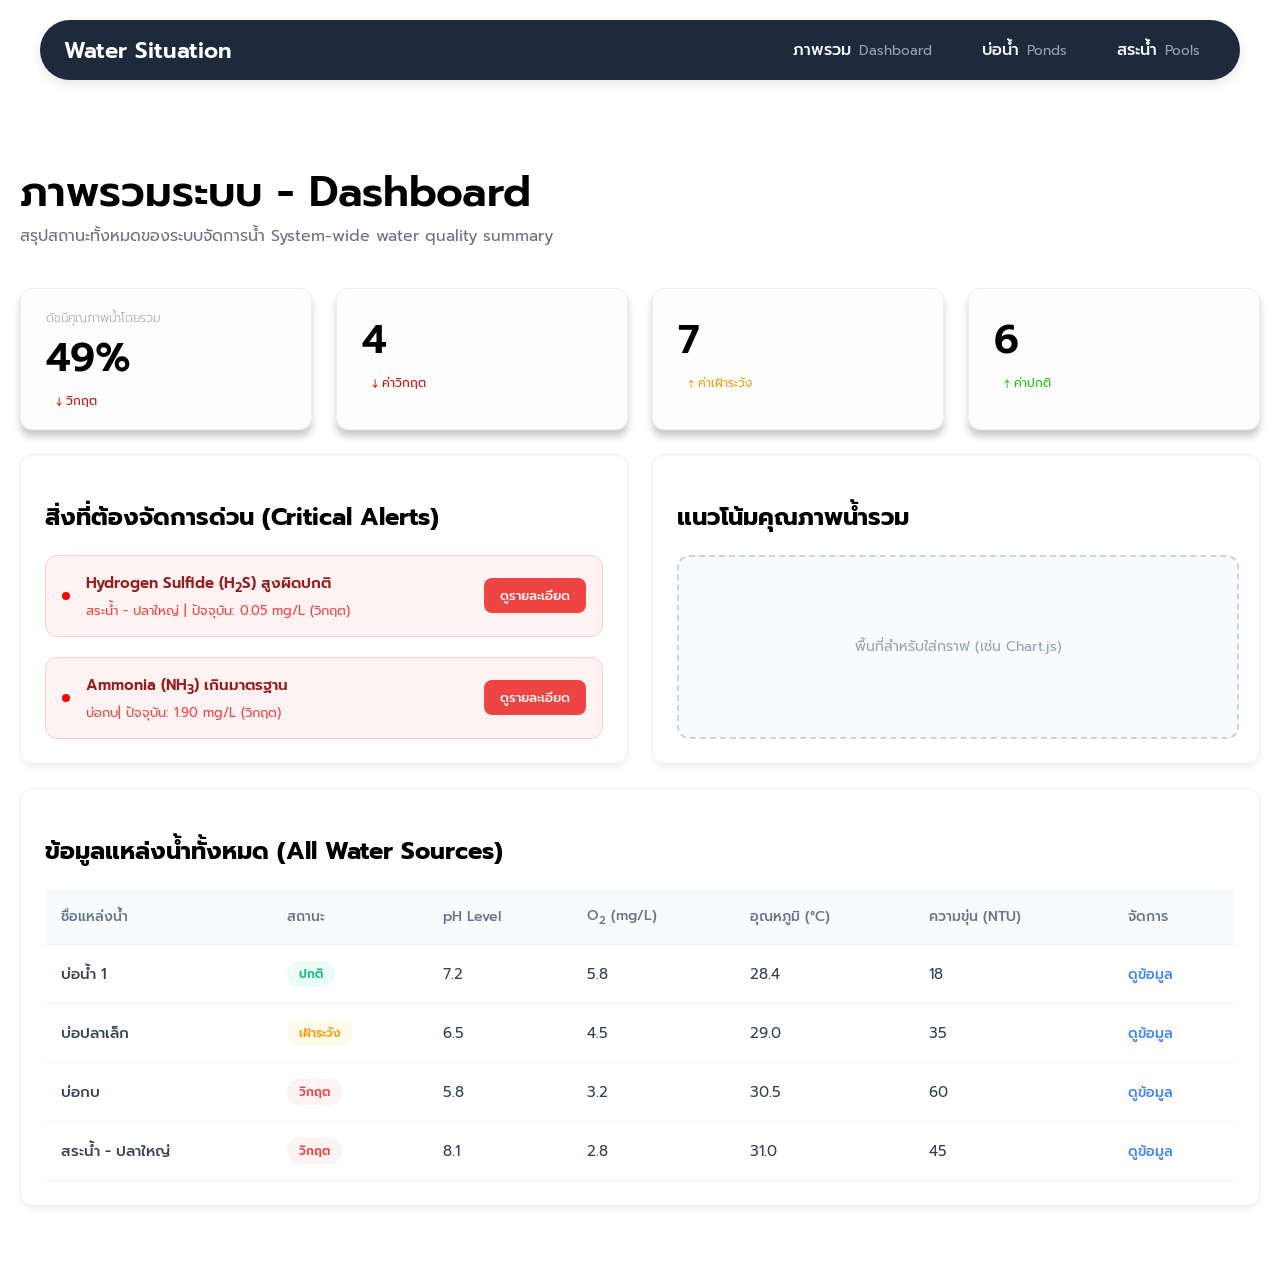
==== commit eb72a42a: "edit dashboard" ====
--- a/index.html
+++ b/index.html
@@ -126,54 +126,46 @@
             </thead>
             <tbody>
               <tr>
-                <td class="pool-name">บ่อกบ 1</td>
-                <td><span class="badge normal-badge">ปกติ</span></td>
-                <td>7.2</td>
-                <td>5.8</td>
-                <td>28.4</td>
-                <td>18</td>
-                <td><a href="#" class="table-link">ดูข้อมูล</a></td>
-              </tr>
+              <td class="pool-name">บ่อน้ำ 1</td>
+              <td><span class="badge normal-badge">ปกติ</span></td>
+              <td>7.2</td>
+              <td>5.8</td>
+              <td>28.4</td>
+              <td>18</td>
+              <td><a href="#" class="table-link">ดูข้อมูล</a></td>
+            </tr>
               
               <tr>
-                <td class="pool-name">บ่อกบ 1</td>
-                <td><span class="badge normal-badge">ปกติ</span></td>
-                <td>7.2</td>
-                <td>5.8</td>
-                <td>28.4</td>
-                <td>18</td>
-                <td><a href="#" class="table-link">ดูข้อมูล</a></td>
-              </tr>
+              <td class="pool-name">บ่อปลาเล็ก</td>
+              <td><span class="badge warning-badge">เฝ้าระวัง</span></td>
+              <td>6.5</td>
+              <td>4.5</td>
+              <td>29.0</td>
+              <td>35</td>
+              <td><a href="#" class="table-link">ดูข้อมูล</a></td>
+            </tr>
 
               <tr>
-                <td class="pool-name">บ่อกบ 1</td>
-                <td><span class="badge normal-badge">ปกติ</span></td>
-                <td>7.2</td>
-                <td>5.8</td>
-                <td>28.4</td>
-                <td>18</td>
-                <td><a href="#" class="table-link">ดูข้อมูล</a></td>
-              </tr>
+              <td class="pool-name">บ่อกบ</td>
+              <td><span class="badge critical-badge">วิกฤต</span></td>
+              <td>5.8</td>
+              <td>3.2</td>
+              <td>30.5</td>
+              <td>60</td>
+              <td><a href="#" class="table-link">ดูข้อมูล</a></td>
+            </tr>
 
               <tr>
-                <td class="pool-name">บ่อกบ 1</td>
-                <td><span class="badge normal-badge">ปกติ</span></td>
-                <td>7.2</td>
-                <td>5.8</td>
-                <td>28.4</td>
-                <td>18</td>
-                <td><a href="#" class="table-link">ดูข้อมูล</a></td>
-              </tr>
+              <td class="pool-name">สระน้ำ - ปลาใหญ่</td>
+              <td><span class="badge critical-badge">วิกฤต</span></td>
+              <td>8.1</td>
+              <td>2.8</td>
+              <td>31.0</td>
+              <td>45</td>
+              <td><a href="#" class="table-link">ดูข้อมูล</a></td>
+            </tr>
 
-              <tr>
-                <td class="pool-name">บ่อกบ 1</td>
-                <td><span class="badge normal-badge">ปกติ</span></td>
-                <td>7.2</td>
-                <td>5.8</td>
-                <td>28.4</td>
-                <td>18</td>
-                <td><a href="#" class="table-link">ดูข้อมูล</a></td>
-              </tr>
+              
             </tbody>
           </table>
 
--- a/style.css
+++ b/style.css
@@ -65,7 +65,8 @@
 }
 
 /* เวลา hover บน content ที่อยู่ใน navbar */
-.nav-btn:hover, .nav-btn.active {
+.nav-btn:hover,
+.nav-btn.active {
   background-color: #374151;
 }
 
@@ -144,7 +145,6 @@
   justify-content: space-between;
   gap: 24px;
   margin: 0px 0px 24px;
-
 }
 
 /* Custom Page Pools */
@@ -266,6 +266,30 @@
   border-radius: 999px;
 }
 
+.progress-watch::-webkit-progress-value {
+  background: #f59e0b;
+}
+
+.progress-watch::-moz-progress-bar {
+  background: #f59e0b;
+}
+
+.progress-High::-webkit-progress-value {
+  background: #ef4444;
+}
+
+.progress-High::-moz-progress-bar {
+  background: #ef4444;
+}
+
+.progress-Normal::-webkit-progress-value {
+  background: #22c55e;
+}
+
+.progress-Normal::-moz-progress-bar {
+  background: #22c55e;
+}
+
 .card-body-footer {
   display: grid;
   grid-template-columns: repeat(2, 1fr);
@@ -366,7 +390,6 @@
   width: 280px;
   flex-shrink: 0;
   margin-left: auto;
-
 }
 
 .wrap-card-noti {
@@ -402,7 +425,6 @@
   margin-bottom: 24px;
   width: 100%;
   box-sizing: border-box;
-
 }
 
 .pool-card-header {
@@ -507,7 +529,6 @@
 .view-details-link:hover {
   text-decoration: underline;
 }
-
 
 /* ================= MIDDLE: ALERTS & GRAPH (ส่วนกลาง) ================= */
 .middle-section {
@@ -591,8 +612,8 @@
   transition: background 0.3s;
 }
 
-.action-btn:hover { 
-  background-color: #dc2626; 
+.action-btn:hover {
+  background-color: #dc2626;
 }
 
 /* --- ดีไซน์กล่องกราฟ (ชั่วคราว) --- */
@@ -609,7 +630,6 @@
   font-size: 14px;
 }
 
-
 /* ================= BOTTOM: DATA TABLE (ตารางข้อมูลด้านล่าง) ================= */
 .bottom-section {
   width: 100%;
@@ -630,7 +650,8 @@
   text-align: left;
 }
 
-.data-table th, .data-table td {
+.data-table th,
+.data-table td {
   padding: 16px;
   border-bottom: 1px solid #f1f5f9;
 }
@@ -664,8 +685,8 @@
   font-size: 14px;
 }
 
-.table-link:hover { 
-  text-decoration: underline; 
+.table-link:hover {
+  text-decoration: underline;
 }
 
 /* --- ป้ายสถานะ (Badges) สำหรับใช้ในตาราง --- */
@@ -677,34 +698,32 @@
   font-weight: 600;
 }
 
-.critical-badge { 
-  background-color: #fef2f2; 
-  color: #ef4444; 
-}
-
-.warning-badge  { 
-  background-color: #fffbeb; 
-  color: #f59e0b; 
-}
-
-.normal-badge   { 
-  background-color: #ecfdf5; 
-  color: #10b981; 
-}
-
-
+.critical-badge {
+  background-color: #fef2f2;
+  color: #ef4444;
+}
+
+.warning-badge {
+  background-color: #fffbeb;
+  color: #f59e0b;
+}
+
+.normal-badge {
+  background-color: #ecfdf5;
+  color: #10b981;
+}
 
 /* Animation*/
 
-@Keyframes fadeInUp {
-  from { 
-    opacity: 0; 
+@keyframes fadeInUp {
+  from {
+    opacity: 0;
     transform: translateY(30px);
   }
-  to { 
-    opacity: 1; 
+  to {
+    opacity: 1;
     transform: translateY(0);
-    }
+  }
 }
 
 .content-grid {
@@ -721,7 +740,8 @@
   animation: fadeInUp 0.6s ease-out 0.4s forwards;
 }
 
-.page-header, .header-description {
+.page-header,
+.header-description {
   opacity: 0;
   animation: fadeInUp 0.5s ease-out forwards;
 }
@@ -729,4 +749,4 @@
 .content-body {
   opacity: 0;
   animation: fadeInUp 0.5s ease-out 0.1s forwards;
-}+}
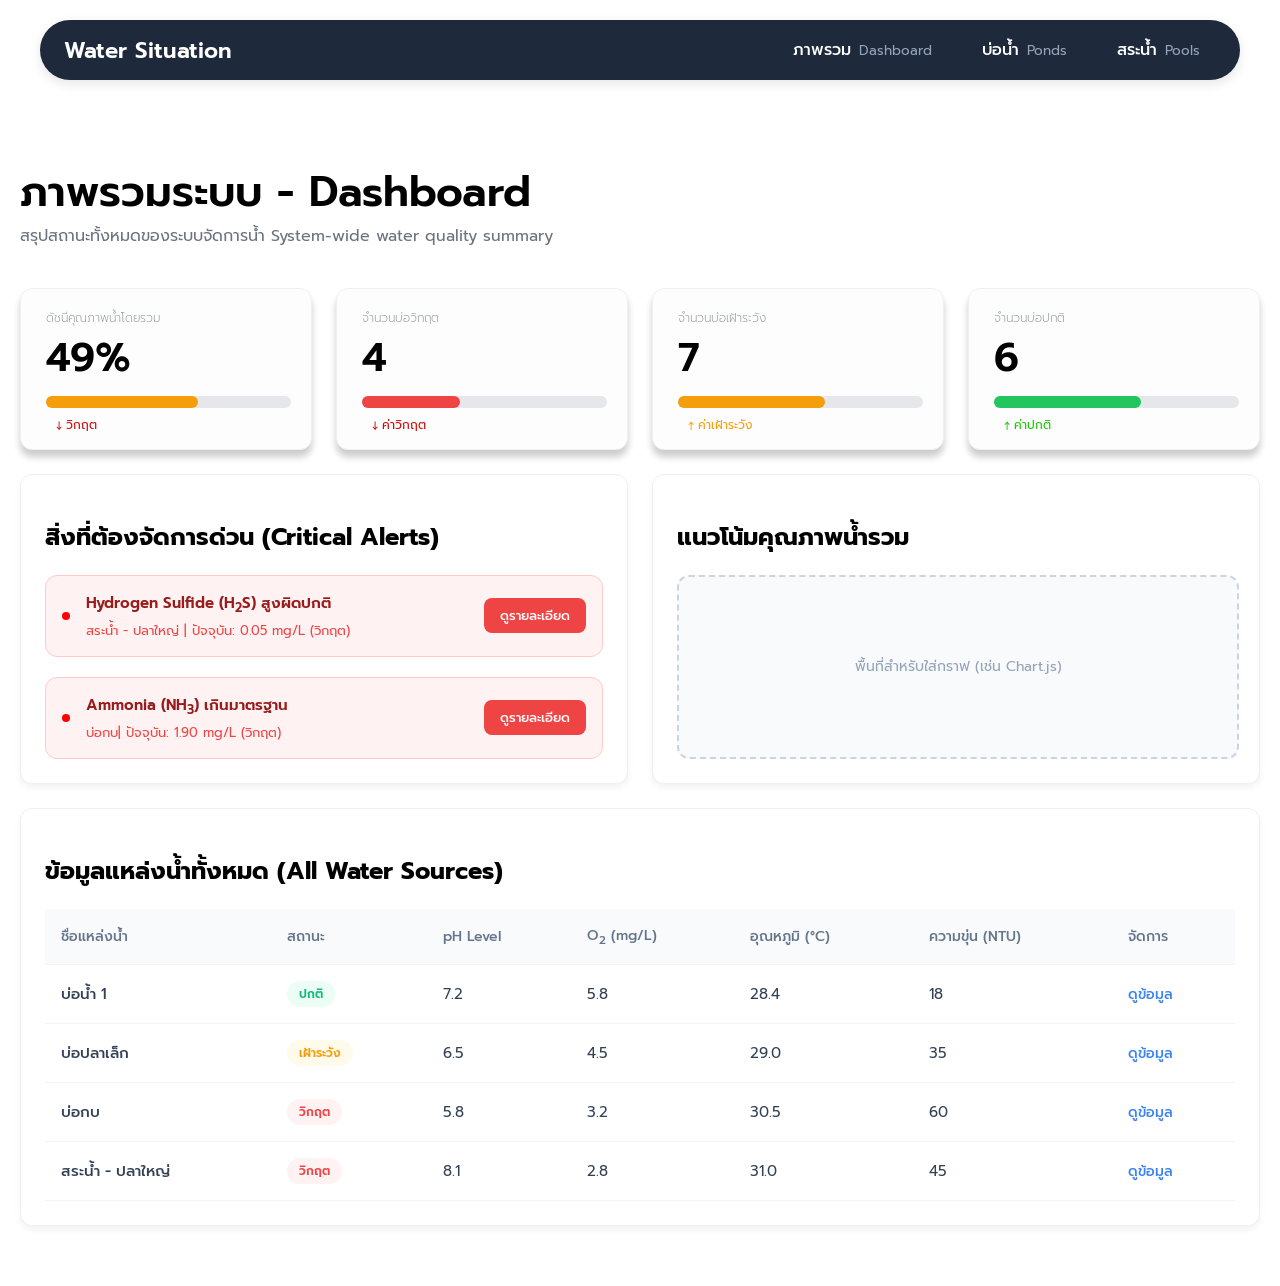
==== commit dd3cd011: "Lastest edit" ====
--- a/index.html
+++ b/index.html
@@ -49,21 +49,45 @@
         <div class="card-pools">
           <h4>ดัชนีคุณภาพน้ำโดยรวม</h4>
           <h3>49%</h3>
+          <progress
+              class="progress-watch"
+              id="file"
+              value="62"
+              max="100"
+            ></progress>
           <p style="color: #d10707">↓ วิกฤต</p>
         </div>
         <div class="card-pools">
-          <h4></h4>
+          <h4>จำนวนบ่อวิกฤต</h4>
           <h3>4</h3>
+          <progress
+              class="progress-High"
+              id="file"
+              value="40"
+              max="100"
+            ></progress>
           <p style="color: #d10707">↓ ค่าวิกฤต</p>
         </div>
         <div class="card-pools">
-          <h4></h4>
+          <h4>จำนวนบ่อเฝ้าระวัง</h4>
           <h3>7</h3>
+          <progress
+              class="progress-watch"
+              id="file"
+              value="60"
+              max="100"
+            ></progress>
           <p style="color: #f59e0b">↑ ค่าเฝ้าระวัง</p>
         </div>
         <div class="card-pools">
-          <h4></h4>
+          <h4>จำนวนบ่อปกติ</h4>
           <h3>6</h3>
+          <progress
+              class="progress-Normal"
+              id="file"
+              value="60"
+              max="100"
+            ></progress>
           <p style="color: #1ac703">↑ ค่าปกติ</p>
         </div>
       </div>
@@ -194,6 +218,7 @@
 
 
     </div> <!-- End -->
+    <script src="progress-animation.js"></script>
   </main>
 </body>
 </html>
--- a/style.css
+++ b/style.css
@@ -155,7 +155,7 @@
   box-shadow: 0 7px 7px rgba(0, 0, 0, 0.2);
   border: 1px solid #f0f0f0;
   width: 320px;
-  height: 100px;
+  height: 120px;
 }
 
 .card-pools h4 {
